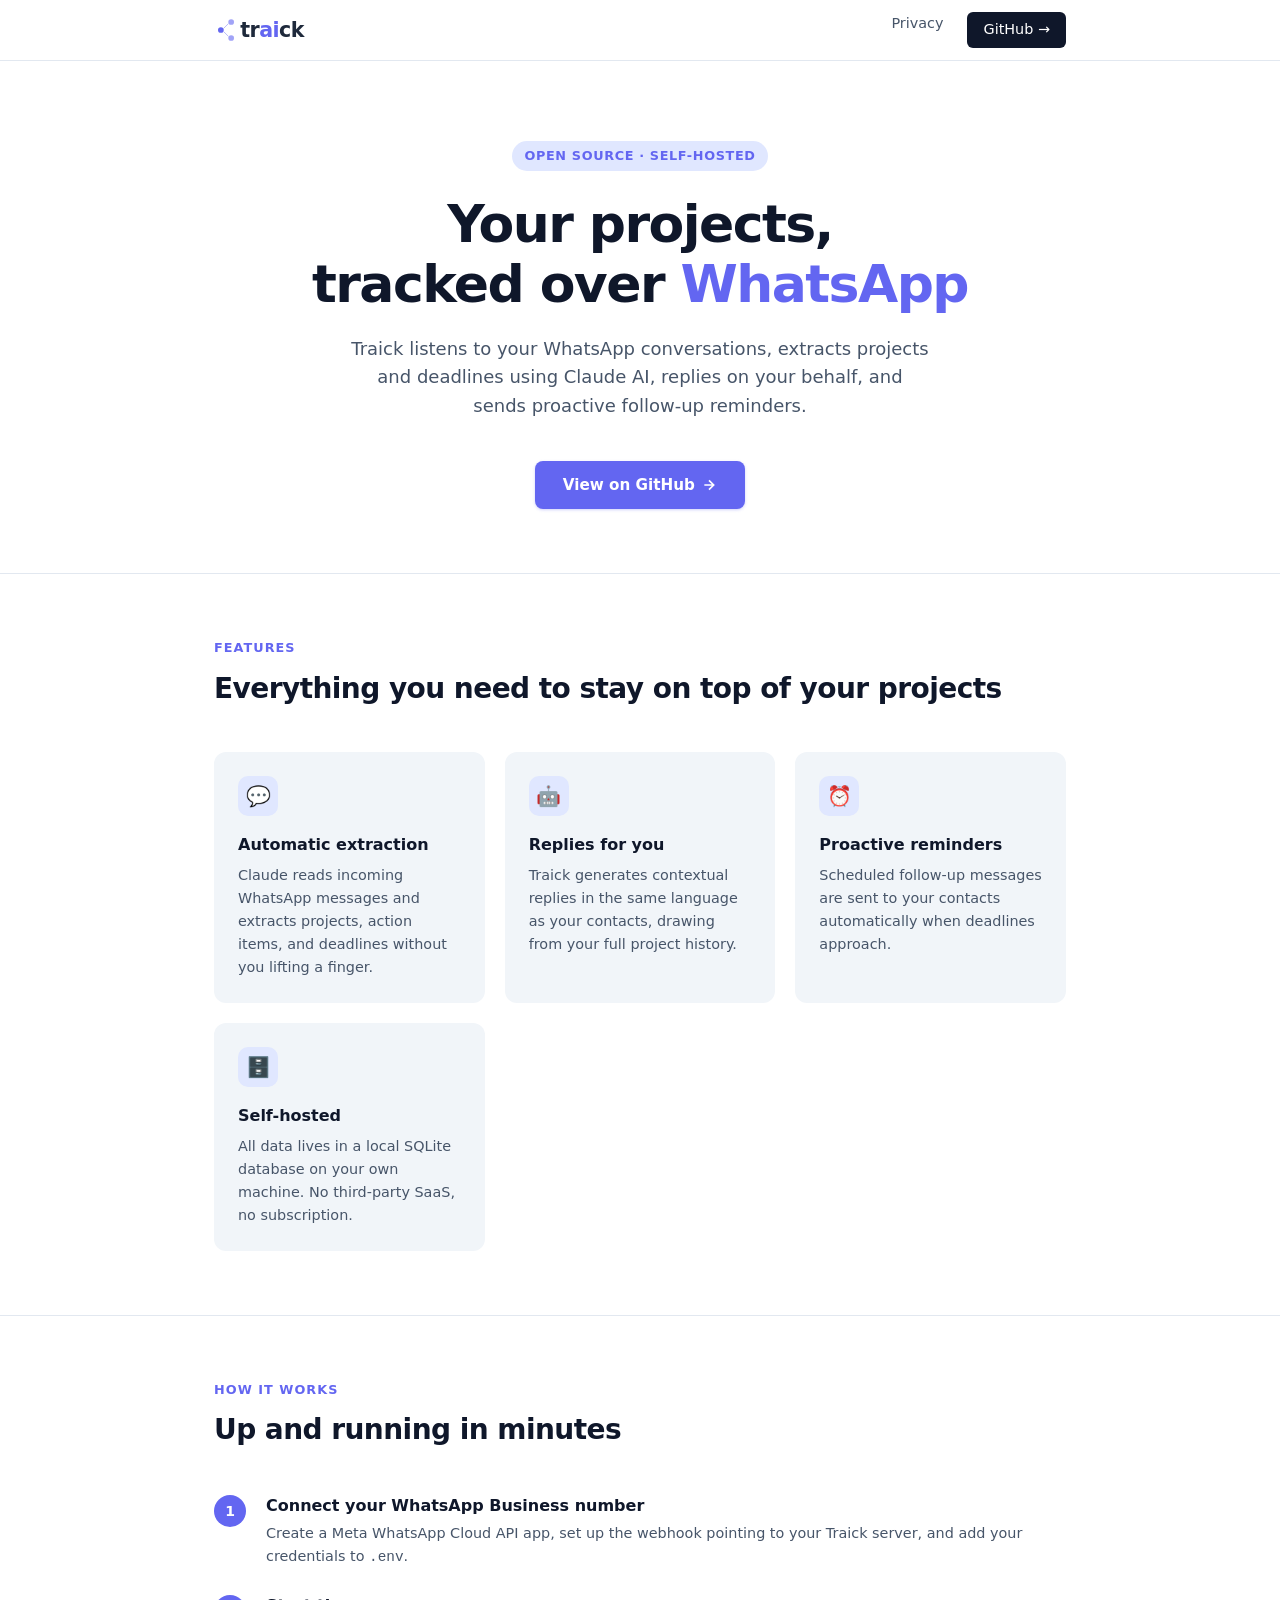
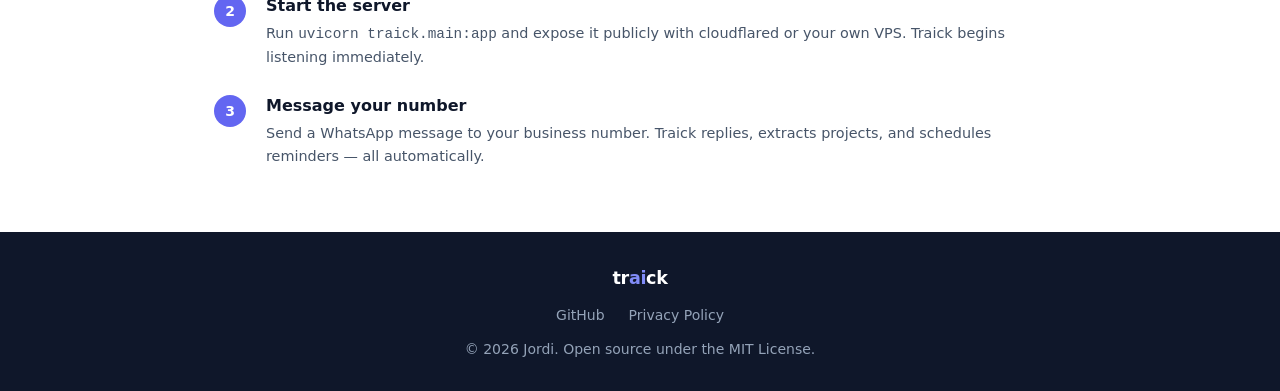
==== docs/index.html @ 19b36d1c "Add landing page" ====
<!DOCTYPE html>
<html lang="en">
<head>
  <meta charset="UTF-8">
  <meta name="viewport" content="width=device-width, initial-scale=1.0">
  <title>Traick — AI-powered WhatsApp project tracker</title>
  <meta name="description" content="Traick listens to your WhatsApp conversations, extracts projects and deadlines, replies on your behalf, and sends proactive follow-up reminders.">
  <style>
    *, *::before, *::after { box-sizing: border-box; margin: 0; padding: 0; }

    :root {
      --indigo: #6366f1;
      --indigo-light: #e0e7ff;
      --slate-900: #0f172a;
      --slate-800: #1e293b;
      --slate-600: #475569;
      --slate-400: #94a3b8;
      --slate-100: #f1f5f9;
      --white: #ffffff;
    }

    body {
      font-family: system-ui, -apple-system, 'Segoe UI', sans-serif;
      color: var(--slate-800);
      background: var(--white);
      line-height: 1.6;
    }

    a { color: inherit; text-decoration: none; }

    /* ── Nav ── */
    header {
      position: sticky;
      top: 0;
      background: rgba(255,255,255,0.9);
      backdrop-filter: blur(8px);
      border-bottom: 1px solid #e2e8f0;
      z-index: 10;
    }
    nav {
      max-width: 900px;
      margin: 0 auto;
      padding: 0 1.5rem;
      height: 60px;
      display: flex;
      align-items: center;
      justify-content: space-between;
    }
    .logo-mark {
      display: flex;
      align-items: center;
      gap: 0.5rem;
    }
    .logo-mark img { height: 32px; }
    .nav-links { display: flex; gap: 1.5rem; font-size: 0.9rem; color: var(--slate-600); }
    .nav-links a:hover { color: var(--slate-900); }
    .nav-links .btn-nav {
      background: var(--slate-900);
      color: var(--white);
      padding: 0.4rem 1rem;
      border-radius: 6px;
      font-weight: 500;
      transition: opacity 0.15s;
    }
    .nav-links .btn-nav:hover { opacity: 0.85; }

    /* ── Hero ── */
    .hero {
      max-width: 900px;
      margin: 0 auto;
      padding: 5rem 1.5rem 4rem;
      text-align: center;
    }
    .hero-badge {
      display: inline-block;
      background: var(--indigo-light);
      color: var(--indigo);
      font-size: 0.8rem;
      font-weight: 600;
      letter-spacing: 0.05em;
      text-transform: uppercase;
      padding: 0.3rem 0.8rem;
      border-radius: 9999px;
      margin-bottom: 1.5rem;
    }
    .hero h1 {
      font-size: clamp(2rem, 5vw, 3.25rem);
      font-weight: 800;
      color: var(--slate-900);
      letter-spacing: -0.03em;
      line-height: 1.15;
      margin-bottom: 1.25rem;
    }
    .hero h1 span { color: var(--indigo); }
    .hero p {
      font-size: 1.125rem;
      color: var(--slate-600);
      max-width: 580px;
      margin: 0 auto 2.5rem;
    }
    .btn-primary {
      display: inline-flex;
      align-items: center;
      gap: 0.4rem;
      background: var(--indigo);
      color: var(--white);
      font-weight: 600;
      font-size: 0.95rem;
      padding: 0.75rem 1.75rem;
      border-radius: 8px;
      box-shadow: 0 1px 3px rgba(99,102,241,0.3);
      transition: opacity 0.15s, transform 0.15s;
    }
    .btn-primary:hover { opacity: 0.9; transform: translateY(-1px); }

    /* ── How it works ── */
    .section {
      max-width: 900px;
      margin: 0 auto;
      padding: 4rem 1.5rem;
    }
    .section-label {
      font-size: 0.8rem;
      font-weight: 700;
      letter-spacing: 0.08em;
      text-transform: uppercase;
      color: var(--indigo);
      margin-bottom: 0.5rem;
    }
    .section h2 {
      font-size: 1.75rem;
      font-weight: 700;
      color: var(--slate-900);
      letter-spacing: -0.02em;
      margin-bottom: 2.5rem;
    }

    .features {
      display: grid;
      grid-template-columns: repeat(auto-fit, minmax(240px, 1fr));
      gap: 1.25rem;
    }
    .feature-card {
      background: var(--slate-100);
      border-radius: 12px;
      padding: 1.5rem;
    }
    .feature-icon {
      width: 40px;
      height: 40px;
      background: var(--indigo-light);
      border-radius: 10px;
      display: flex;
      align-items: center;
      justify-content: center;
      margin-bottom: 1rem;
      font-size: 1.25rem;
    }
    .feature-card h3 {
      font-size: 1rem;
      font-weight: 700;
      color: var(--slate-900);
      margin-bottom: 0.4rem;
    }
    .feature-card p { font-size: 0.9rem; color: var(--slate-600); }

    /* ── Steps ── */
    .steps { display: flex; flex-direction: column; gap: 1.5rem; }
    .step { display: flex; gap: 1.25rem; align-items: flex-start; }
    .step-num {
      flex-shrink: 0;
      width: 32px;
      height: 32px;
      background: var(--indigo);
      color: var(--white);
      font-weight: 700;
      font-size: 0.875rem;
      border-radius: 50%;
      display: flex;
      align-items: center;
      justify-content: center;
      margin-top: 2px;
    }
    .step h3 { font-size: 1rem; font-weight: 600; color: var(--slate-900); margin-bottom: 0.2rem; }
    .step p { font-size: 0.9rem; color: var(--slate-600); }

    /* ── Divider ── */
    .divider { border: none; border-top: 1px solid #e2e8f0; }

    /* ── Footer ── */
    footer {
      background: var(--slate-900);
      color: var(--slate-400);
      text-align: center;
      padding: 2rem 1.5rem;
      font-size: 0.875rem;
      display: flex;
      flex-direction: column;
      align-items: center;
      gap: 0.75rem;
    }
    footer .footer-logo {
      font-weight: 800;
      font-size: 1.1rem;
      color: var(--white);
      letter-spacing: -0.02em;
    }
    footer .footer-logo span { color: #818cf8; }
    footer a { color: var(--slate-400); }
    footer a:hover { color: var(--white); }
    footer .footer-links { display: flex; gap: 1.5rem; }
  </style>
</head>
<body>

<header>
  <nav>
    <div class="logo-mark">
      <img src="logo.svg" alt="Traick">
    </div>
    <div class="nav-links">
      <a href="privacy.html">Privacy</a>
      <a href="https://github.com/jfeliu/traick" class="btn-nav">GitHub →</a>
    </div>
  </nav>
</header>

<main>
  <section class="hero">
    <div class="hero-badge">Open Source · Self-Hosted</div>
    <h1>Your projects,<br>tracked over <span>WhatsApp</span></h1>
    <p>Traick listens to your WhatsApp conversations, extracts projects and deadlines using Claude AI, replies on your behalf, and sends proactive follow-up reminders.</p>
    <a href="https://github.com/jfeliu/traick" class="btn-primary">
      View on GitHub
      <svg width="16" height="16" viewBox="0 0 24 24" fill="none" stroke="currentColor" stroke-width="2.5"><path d="M5 12h14M12 5l7 7-7 7"/></svg>
    </a>
  </section>

  <hr class="divider">

  <section class="section">
    <div class="section-label">Features</div>
    <h2>Everything you need to stay on top of your projects</h2>
    <div class="features">
      <div class="feature-card">
        <div class="feature-icon">💬</div>
        <h3>Automatic extraction</h3>
        <p>Claude reads incoming WhatsApp messages and extracts projects, action items, and deadlines without you lifting a finger.</p>
      </div>
      <div class="feature-card">
        <div class="feature-icon">🤖</div>
        <h3>Replies for you</h3>
        <p>Traick generates contextual replies in the same language as your contacts, drawing from your full project history.</p>
      </div>
      <div class="feature-card">
        <div class="feature-icon">⏰</div>
        <h3>Proactive reminders</h3>
        <p>Scheduled follow-up messages are sent to your contacts automatically when deadlines approach.</p>
      </div>
      <div class="feature-card">
        <div class="feature-icon">🗄️</div>
        <h3>Self-hosted</h3>
        <p>All data lives in a local SQLite database on your own machine. No third-party SaaS, no subscription.</p>
      </div>
    </div>
  </section>

  <hr class="divider">

  <section class="section">
    <div class="section-label">How it works</div>
    <h2>Up and running in minutes</h2>
    <div class="steps">
      <div class="step">
        <div class="step-num">1</div>
        <div>
          <h3>Connect your WhatsApp Business number</h3>
          <p>Create a Meta WhatsApp Cloud API app, set up the webhook pointing to your Traick server, and add your credentials to <code>.env</code>.</p>
        </div>
      </div>
      <div class="step">
        <div class="step-num">2</div>
        <div>
          <h3>Start the server</h3>
          <p>Run <code>uvicorn traick.main:app</code> and expose it publicly with cloudflared or your own VPS. Traick begins listening immediately.</p>
        </div>
      </div>
      <div class="step">
        <div class="step-num">3</div>
        <div>
          <h3>Message your number</h3>
          <p>Send a WhatsApp message to your business number. Traick replies, extracts projects, and schedules reminders — all automatically.</p>
        </div>
      </div>
    </div>
  </section>
</main>

<footer>
  <div class="footer-logo">tr<span>ai</span>ck</div>
  <div class="footer-links">
    <a href="https://github.com/jfeliu/traick">GitHub</a>
    <a href="privacy.html">Privacy Policy</a>
  </div>
  <div>© 2026 Jordi. Open source under the MIT License.</div>
</footer>

</body>
</html>
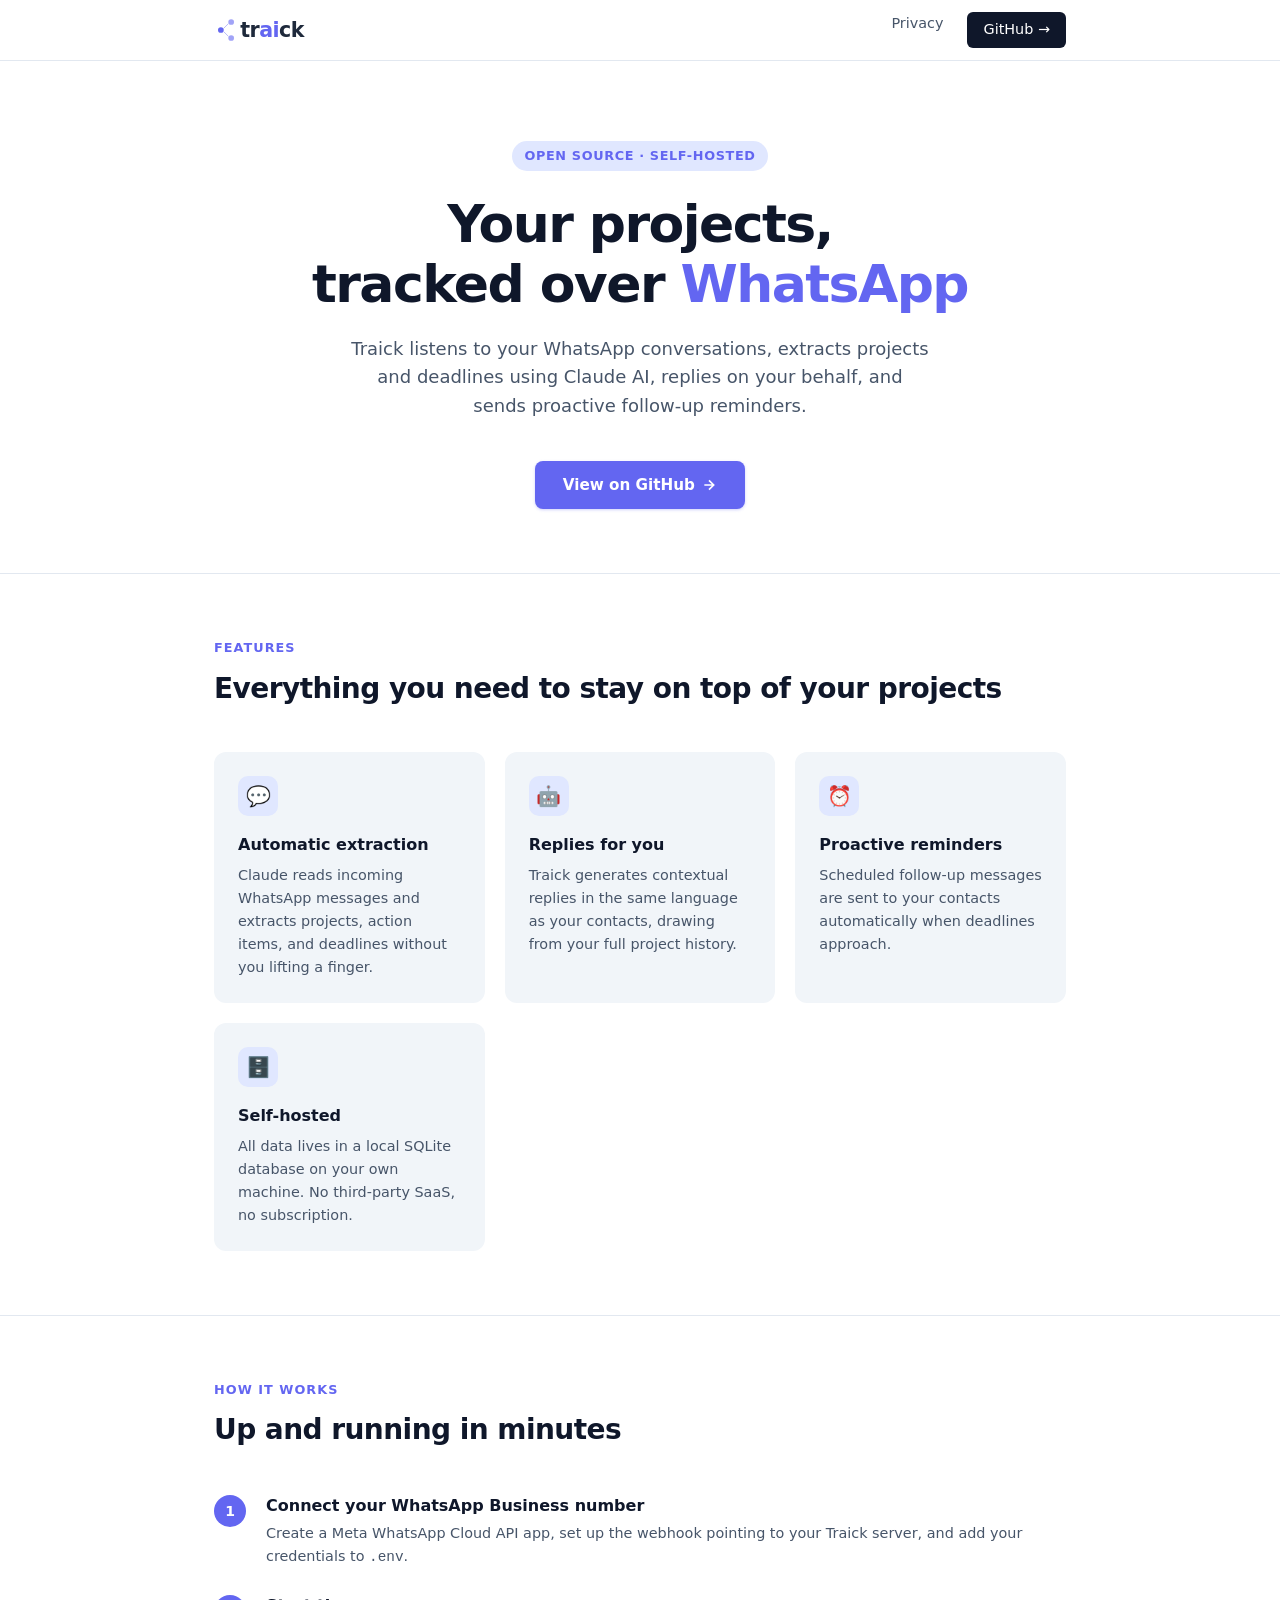
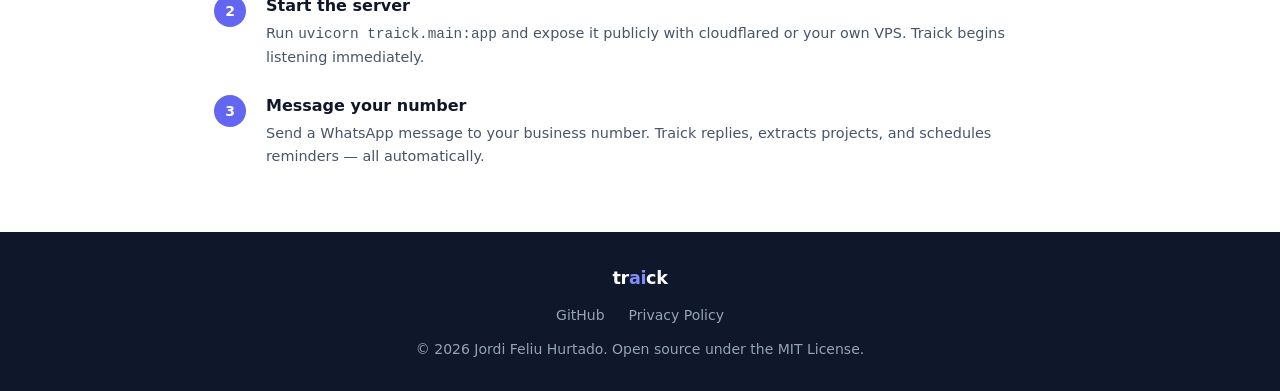
==== commit 79176457: "Update copyright name" ====
--- a/docs/index.html
+++ b/docs/index.html
@@ -302,7 +302,7 @@
     <a href="https://github.com/jfeliu/traick">GitHub</a>
     <a href="privacy.html">Privacy Policy</a>
   </div>
-  <div>© 2026 Jordi. Open source under the MIT License.</div>
+  <div>© 2026 Jordi Feliu Hurtado. Open source under the MIT License.</div>
 </footer>
 
 </body>
